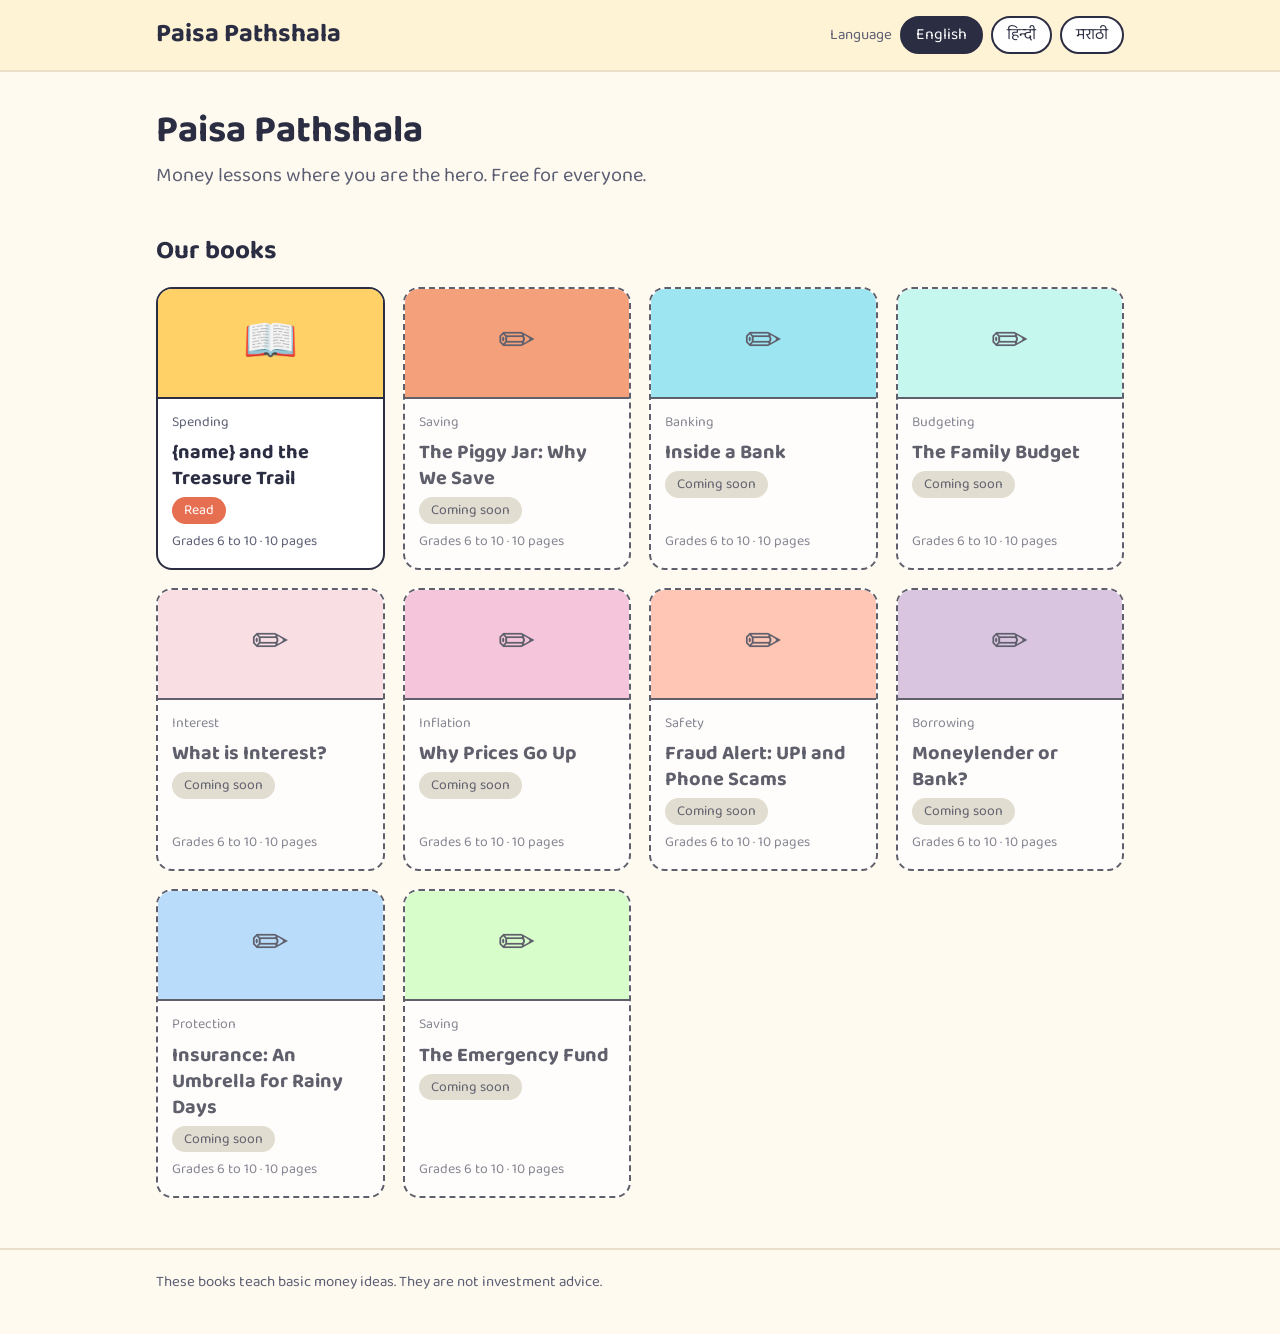
==== index.html @ e568c90d "Add files via upload" ====
<!doctype html>
<html lang="en">
<head>
<meta charset="utf-8">
<meta name="viewport" content="width=device-width, initial-scale=1">
<title>Paisa Pathshala</title>
<meta name="description" content="Free money lessons as short illustrated story books in English, Hindi and Marathi.">
<link rel="preconnect" href="https://fonts.googleapis.com">
<link rel="stylesheet" href="https://fonts.googleapis.com/css2?family=Baloo+2:wght@400;700&family=Noto+Sans+Devanagari:wght@400;700&display=swap">
<link rel="stylesheet" href="style.css">
</head>
<body>
<header class="top" id="top"></header>
<main class="wrap">
  <section class="hero">
    <h1 id="h1"></h1>
    <p id="tag"></p>
  </section>
  <h2 class="section" id="lib"></h2>
  <div class="grid" id="grid"></div>
</main>
<footer id="foot"></footer>
<script src="books.js"></script>
<script src="app.js"></script>
<script>
(function () {
  var lang = App.getLang();
  var t = UI[lang];
  App.chrome(lang);
  document.title = SITE.name[lang];
  document.getElementById("h1").textContent = SITE.name[lang];
  document.getElementById("tag").textContent = t.tagline;
  document.getElementById("lib").textContent = t.library;

  var html = BOOKS.map(function (b, i) {
    var live = b.status === "live";
    var inner =
      '<div class="thumb" style="background:' + b.color + '" aria-hidden="true">' + (live ? "📖" : "✏️") + "</div>" +
      '<div class="body">' +
      '<span class="tag">' + App.esc(b.topic[lang]) + "</span>" +
      '<span class="name">' + App.esc(b.title[lang]) + "</span>" +
      (live
        ? '<span class="pill">' + App.esc(t.read) + "</span>"
        : '<span class="pill grey">' + App.esc(t.soon) + "</span>") +
      '<span class="meta">' + App.esc(t.level) + " · " + App.esc(t.pages) + "</span></div>";
    return live
      ? '<a class="card" href="book.html?b=' + b.slug + "&lang=" + lang + '">' + inner + "</a>"
      : '<div class="card soon">' + inner + "</div>";
  }).join("");
  document.getElementById("grid").innerHTML = html;
})();
</script>
</body>
</html>
---- style.css ----
:root {
  --bg: #fffaf0;
  --ink: #2b2d42;
  --muted: #5c5f73;
  --card: #ffffff;
  --line: #e9dfc9;
  --accent: #e76f51;
  --accent-ink: #ffffff;
}

* { box-sizing: border-box; }

html { -webkit-text-size-adjust: 100%; }

body {
  margin: 0;
  background: var(--bg);
  color: var(--ink);
  font-family: "Baloo 2", "Noto Sans Devanagari", "Mukta", system-ui, -apple-system, "Segoe UI", Roboto, sans-serif;
  font-size: 18px;
  line-height: 1.6;
}

a { color: inherit; }

.wrap { max-width: 1000px; margin: 0 auto; padding: 0 16px; }

header.top { border-bottom: 2px solid var(--line); background: #fff3d6; }
header.top .wrap { display: flex; flex-wrap: wrap; align-items: center; justify-content: space-between; gap: 12px; padding-top: 14px; padding-bottom: 14px; }
.brand { font-size: 26px; font-weight: 700; text-decoration: none; }

.langs { display: flex; gap: 8px; align-items: center; flex-wrap: wrap; }
.langs span { font-size: 15px; color: var(--muted); }
.langs button {
  font: inherit; font-size: 16px;
  padding: 4px 14px; border-radius: 999px;
  border: 2px solid var(--ink); background: #fff; color: var(--ink);
  cursor: pointer;
}
.langs button[aria-pressed="true"] { background: var(--ink); color: #fff; }

.hero { padding: 36px 0 12px; }
.hero h1 { margin: 0 0 6px; font-size: 38px; line-height: 1.2; }
.hero p { margin: 0; color: var(--muted); font-size: 20px; }

h2.section { font-size: 26px; margin: 28px 0 14px; }

.grid { display: grid; grid-template-columns: repeat(auto-fill, minmax(220px, 1fr)); gap: 18px; padding-bottom: 20px; }

.card {
  display: flex; flex-direction: column;
  background: var(--card); border: 2px solid var(--ink); border-radius: 16px;
  text-decoration: none; overflow: hidden;
}
.card .thumb { height: 110px; display: flex; align-items: center; justify-content: center; border-bottom: 2px solid var(--ink); font-size: 44px; }
.card .body { padding: 12px 14px 16px; display: flex; flex-direction: column; gap: 6px; flex: 1; }
.card .tag { font-size: 14px; color: var(--muted); }
.card .name { font-size: 20px; font-weight: 700; line-height: 1.3; }
.card .meta { font-size: 14px; color: var(--muted); margin-top: auto; }
.card.soon { opacity: 0.75; border-style: dashed; }
.pill { display: inline-block; align-self: flex-start; padding: 2px 12px; border-radius: 999px; font-size: 14px; background: var(--accent); color: var(--accent-ink); }
.pill.grey { background: #d9d4c7; color: var(--ink); }

footer { border-top: 2px solid var(--line); margin-top: 30px; padding: 20px 0 40px; color: var(--muted); font-size: 15px; }

/* Book reader */
.bookbar { display: flex; flex-wrap: wrap; gap: 10px; align-items: center; justify-content: space-between; padding: 14px 0; }
.btn {
  font: inherit; font-size: 16px; text-decoration: none; cursor: pointer;
  padding: 6px 16px; border-radius: 999px; border: 2px solid var(--ink);
  background: #fff; color: var(--ink); display: inline-block;
}
.btn.primary { background: var(--accent); color: var(--accent-ink); border-color: var(--accent); }
.btns { display: flex; gap: 10px; flex-wrap: wrap; }

.pg {
  background: var(--card); border: 3px solid var(--ink); border-radius: 18px;
  padding: 22px; display: flex; flex-direction: column; justify-content: center;
  min-height: 340px; position: relative;
}
.pg .pn { position: absolute; bottom: 8px; right: 14px; font-size: 14px; color: var(--muted); }
.spread { display: grid; grid-template-columns: 1fr 1fr; gap: 16px; margin: 0 0 22px; }
.pg.text p { font-size: 22px; line-height: 1.7; margin: 0; }
.pg.art { padding: 0; overflow: hidden; background: #fff3d6; aspect-ratio: 1 / 1; min-height: 0; }
.placeholder { padding: 24px; text-align: center; color: var(--muted); font-size: 16px; }
.placeholder strong { display: block; font-size: 20px; color: var(--ink); margin-bottom: 6px; }

.pg.cover { text-align: center; margin-bottom: 22px; min-height: 420px; }
.pg.cover h1 { font-size: 40px; line-height: 1.2; margin: 10px 0 4px; }
.pg.cover .sub { font-size: 24px; margin: 0 0 14px; }
.pg.cover .coverart { margin: 10px auto 0; width: 100%; max-width: 440px; aspect-ratio: 1 / 1; border: 3px solid var(--ink); border-radius: 14px; overflow: hidden; }
.pg.cover .starring { margin: 0; font-size: 20px; font-weight: 700; }

.pg.recap { margin-bottom: 22px; justify-content: flex-start; }
.pg.recap h2 { margin: 0 0 8px; font-size: 26px; }
.pg.recap ul { margin: 0 0 18px; padding-left: 22px; font-size: 22px; }
.pg.recap details { border: 2px solid var(--line); border-radius: 12px; padding: 10px 14px; margin-bottom: 10px; }
.pg.recap summary { cursor: pointer; font-size: 20px; }
.pg.recap details p { margin: 8px 0 0; font-weight: 700; font-size: 20px; }

.disclaimer { font-size: 15px; color: var(--muted); margin: 8px 0 0; }

@media (max-width: 700px) {
  body { font-size: 17px; }
  .trail span { font-size: 12px; }
  .spread { grid-template-columns: 1fr; }
  .hero h1 { font-size: 30px; }
  .pg.cover h1 { font-size: 32px; }
  .pg.text p { font-size: 20px; }
}


/* Setup screen */
.pg.setup { max-width: 560px; margin: 10px auto 30px; text-align: center; gap: 10px; align-items: stretch; }
.pg.setup h1 { margin: 0; font-size: 30px; line-height: 1.25; }
.pg.setup p { margin: 0 0 6px; color: var(--muted); }
.pg.setup label { text-align: left; font-weight: 700; }
.pg.setup input { font: inherit; font-size: 22px; padding: 8px 14px; border: 3px solid var(--ink); border-radius: 12px; width: 100%; }
.pick { display: flex; justify-content: center; gap: 16px; margin: 8px 0; }
.avatar { font: inherit; font-size: 18px; background: #fff; border: 3px solid var(--line); border-radius: 16px; padding: 8px 18px 6px; cursor: pointer; display: flex; flex-direction: column; align-items: center; color: var(--ink); }
.avatar[aria-pressed="true"] { border-color: var(--ink); background: #fff3d6; }
.btn.big { font-size: 20px; padding: 8px 20px; }
.hint { color: #b00020 !important; min-height: 1.4em; }
[hidden] { display: none !important; }

/* Journey trail */
.trail { list-style: none; margin: 0 0 18px; padding: 0; display: flex; justify-content: space-between; position: relative; }
.trail::before { content: ""; position: absolute; left: 12%; right: 12%; top: 9px; border-top: 3px dashed var(--line); }
.trail li { position: relative; flex: 1; text-align: center; font-size: 13px; color: var(--muted); }
.trail li i { display: block; width: 18px; height: 18px; margin: 0 auto 4px; border-radius: 50%; border: 3px solid var(--ink); background: #fff; position: relative; }
.trail li.done i { background: var(--ink); }
.trail li.now i { background: var(--accent); }
.trail li.now { color: var(--ink); font-weight: 700; }

/* Promise */
.promise { margin-top: 8px; padding: 14px; border: 3px dashed var(--ink); border-radius: 14px; background: #fff8e1; }
.promise h2 { margin: 0 0 4px !important; font-size: 22px !important; }
.promise p { margin: 0; font-size: 20px; }
.promise .sig { margin-top: 10px; font-size: 16px; color: var(--muted); }

/* Print: every page of the book becomes one printed page (10 in total). */
@page { size: A5 portrait; margin: 10mm; }
@media print {
  body { background: #fff; font-size: 15pt; }
  header.top, .bookbar, footer, .no-print { display: none !important; }
  .wrap { max-width: none; padding: 0; }
  .spread { display: block; margin: 0; }
  .pg { border-width: 2px; min-height: 0; height: 175mm; page-break-after: always; break-after: page; margin: 0; }
  .pg.text p { font-size: 17pt; }
  .pg.art { height: 175mm; aspect-ratio: auto; display: flex; align-items: center; }
  .pg.recap { font-size: 12pt; padding: 12px; }
  .pg.recap h2 { font-size: 15pt; }
  .pg.recap ul { font-size: 12pt; margin-bottom: 8px; }
  .pg.recap summary { font-size: 12pt; }
  .promise p { font-size: 13pt; }
  .pg.cover .coverart { max-width: 100%; }
  .trail li { font-size: 9pt; }
  .pg.cover, .pg.recap { margin: 0; }
  .pg.recap details[open] { display: block; }
  .pg.recap details { border: 0; padding: 0; }
  .pg.recap summary { list-style: none; }
  .pg.recap details p { display: block; }
}
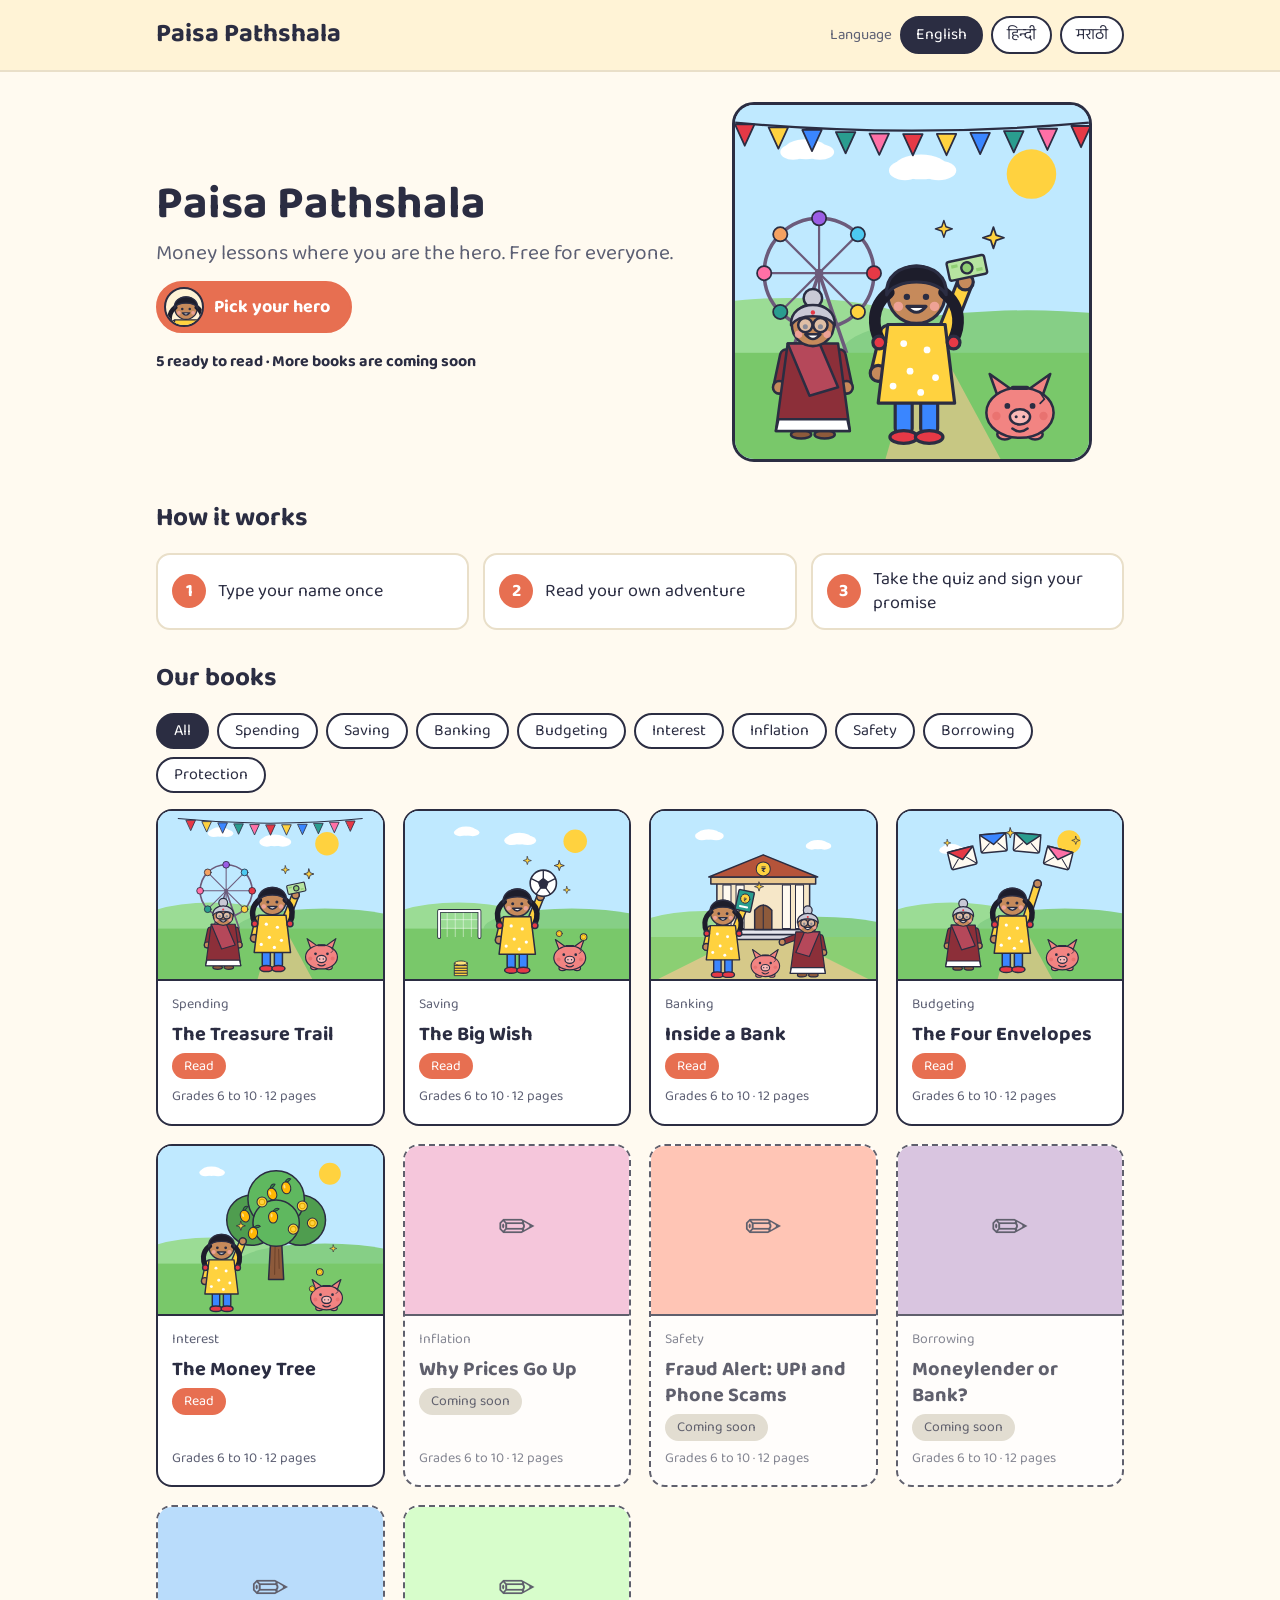
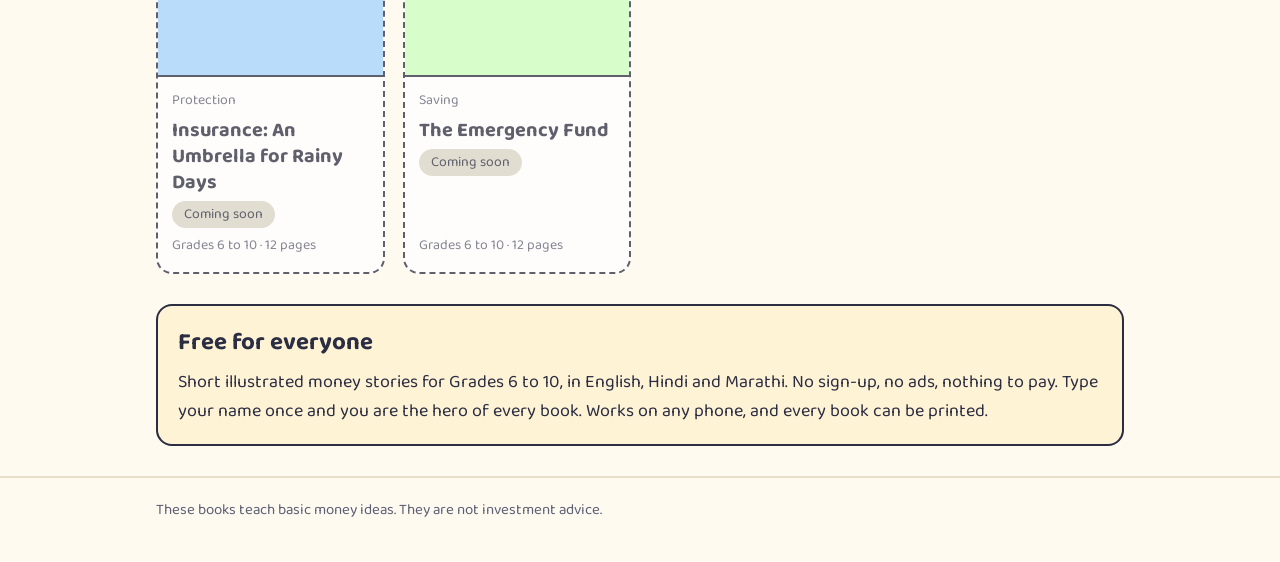
==== commit 90b767ec: "Add files via upload" ====
--- a/index.html
+++ b/index.html
@@ -4,7 +4,17 @@
 <meta charset="utf-8">
 <meta name="viewport" content="width=device-width, initial-scale=1">
 <title>Paisa Pathshala</title>
-<meta name="description" content="Free money lessons as short illustrated story books in English, Hindi and Marathi.">
+<meta name="description" content="Free money lessons as short illustrated story books in English, Hindi and Marathi. You are the hero of every story.">
+<meta name="theme-color" content="#ffd166">
+<meta property="og:type" content="website">
+<meta property="og:site_name" content="Paisa Pathshala">
+<meta property="og:title" content="Paisa Pathshala: money stories where you are the hero">
+<meta property="og:description" content="Free illustrated money stories for Grades 6 to 10 in English, Hindi and Marathi.">
+<meta property="og:image" content="https://vallouis.github.io/paisapathshala/og.png">
+<meta name="twitter:card" content="summary_large_image">
+<link rel="icon" href="icon.svg" type="image/svg+xml">
+<link rel="apple-touch-icon" href="icon-192.png">
+<link rel="manifest" href="manifest.webmanifest">
 <link rel="preconnect" href="https://fonts.googleapis.com">
 <link rel="stylesheet" href="https://fonts.googleapis.com/css2?family=Baloo+2:wght@400;700&family=Noto+Sans+Devanagari:wght@400;700&display=swap">
 <link rel="stylesheet" href="style.css">
@@ -12,42 +22,99 @@
 <body>
 <header class="top" id="top"></header>
 <main class="wrap">
-  <section class="hero">
-    <h1 id="h1"></h1>
-    <p id="tag"></p>
+  <section class="hero2">
+    <div class="herotext">
+      <h1 id="h1"></h1>
+      <p id="tag"></p>
+      <div id="herochip" class="chipwrap"></div>
+      <p class="count" id="count"></p>
+    </div>
+    <div class="heroart" id="heroart" aria-hidden="true"></div>
   </section>
+
+  <section class="how" aria-labelledby="how-t">
+    <h2 class="section" id="how-t"></h2>
+    <ol class="steps" id="steps"></ol>
+  </section>
+
   <h2 class="section" id="lib"></h2>
+  <div class="chips" id="chips"></div>
   <div class="grid" id="grid"></div>
+
+  <section class="about">
+    <h2 id="about-t"></h2>
+    <p id="about-p"></p>
+  </section>
 </main>
 <footer id="foot"></footer>
 <script src="books.js"></script>
+<script src="art.js"></script>
 <script src="app.js"></script>
 <script>
 (function () {
   var lang = App.getLang();
   var t = UI[lang];
   App.chrome(lang);
+  var $ = function (id) { return document.getElementById(id); };
   document.title = SITE.name[lang];
-  document.getElementById("h1").textContent = SITE.name[lang];
-  document.getElementById("tag").textContent = t.tagline;
-  document.getElementById("lib").textContent = t.library;
+  $("h1").textContent = SITE.name[lang];
+  $("tag").textContent = t.tagline;
+  $("lib").textContent = t.library;
+  $("how-t").textContent = t.howT;
+  $("about-t").textContent = t.aboutT;
+  $("about-p").textContent = t.aboutP;
 
-  var html = BOOKS.map(function (b, i) {
-    var live = b.status === "live";
-    var inner =
-      '<div class="thumb" style="background:' + b.color + '" aria-hidden="true">' + (live ? "📖" : "✏️") + "</div>" +
-      '<div class="body">' +
-      '<span class="tag">' + App.esc(b.topic[lang]) + "</span>" +
-      '<span class="name">' + App.esc(b.title[lang]) + "</span>" +
-      (live
-        ? '<span class="pill">' + App.esc(t.read) + "</span>"
-        : '<span class="pill grey">' + App.esc(t.soon) + "</span>") +
-      '<span class="meta">' + App.esc(t.level) + " · " + App.esc(t.pages) + "</span></div>";
-    return live
-      ? '<a class="card" href="book.html?b=' + b.slug + "&lang=" + lang + '">' + inner + "</a>"
-      : '<div class="card soon">' + inner + "</div>";
+  var ready = BOOKS.filter(function (b) { return b.status === "live"; }).length;
+  $("count").textContent = t.ready.replace("{n}", ready) + " · " + t.moreSoon;
+
+  $("steps").innerHTML = [t.s1, t.s2, t.s3].map(function (s, i) {
+    return "<li><b>" + (i + 1) + "</b><span>" + App.esc(s) + "</span></li>";
   }).join("");
-  document.getElementById("grid").innerHTML = html;
+
+  var hero = App.readHero(lang);
+
+  /* Hero picture: the first book's cover, with the reader's own look */
+  function drawHeroArt() {
+    var h = $("heroart");
+    h.style.background = Art.sky("needs-vs-wants")[0];
+    h.innerHTML = Art.scene(0, hero ? hero.g : "g", "needs-vs-wants");
+  }
+
+  /* Topic filter */
+  var topics = [];
+  BOOKS.forEach(function (b) { var k = b.topic[lang]; if (topics.indexOf(k) < 0) topics.push(k); });
+  var current = "";
+  function drawChips() {
+    $("chips").innerHTML = [""].concat(topics).map(function (k) {
+      return '<button type="button" data-k="' + App.esc(k) + '" aria-pressed="' + (k === current) + '">' + App.esc(k || t.all) + "</button>";
+    }).join("");
+    document.querySelectorAll("#chips button").forEach(function (b) {
+      b.addEventListener("click", function () { current = b.getAttribute("data-k"); drawChips(); drawGrid(); });
+    });
+  }
+
+  /* Cards show the reader's own name in the title and their own look on the cover */
+  function drawGrid() {
+    $("grid").innerHTML = BOOKS.filter(function (b) { return !current || b.topic[lang] === current; }).map(function (b) {
+      var live = b.status === "live";
+      var plain = (b.cardTitle && b.cardTitle[lang]) || b.title[lang].replace("{name}", "").trim();
+      var title = live && hero ? App.tpl(b.title[lang], hero) : plain;
+      var thumb = live
+        ? '<div class="thumb art" style="background:' + Art.sky(b.slug)[0] + '" aria-hidden="true">' + Art.scene(0, hero ? hero.g : "g", b.slug) + "</div>"
+        : '<div class="thumb" style="background:' + b.color + '" aria-hidden="true">✏️</div>';
+      var inner = thumb +
+        '<div class="body"><span class="tag">' + App.esc(b.topic[lang]) + "</span>" +
+        '<span class="name">' + App.esc(title) + "</span>" +
+        (live ? '<span class="pill">' + App.esc(t.read) + "</span>" : '<span class="pill grey">' + App.esc(t.soon) + "</span>") +
+        '<span class="meta">' + App.esc(t.level) + " · " + App.esc(t.pages) + "</span></div>";
+      return live
+        ? '<a class="card" href="book.html?b=' + b.slug + "&lang=" + lang + '">' + inner + "</a>"
+        : '<div class="card soon">' + inner + "</div>";
+    }).join("");
+  }
+
+  App.heroChip($("herochip"), lang, function (h) { hero = h; drawHeroArt(); drawGrid(); });
+  drawHeroArt(); drawChips(); drawGrid();
 })();
 </script>
 </body>
--- a/style.css
+++ b/style.css
@@ -52,7 +52,8 @@
   background: var(--card); border: 2px solid var(--ink); border-radius: 16px;
   text-decoration: none; overflow: hidden;
 }
-.card .thumb { height: 110px; display: flex; align-items: center; justify-content: center; border-bottom: 2px solid var(--ink); font-size: 44px; }
+.card .thumb { height: 170px; display: flex; align-items: center; justify-content: center; border-bottom: 2px solid var(--ink); font-size: 44px; overflow: hidden; }
+.card .thumb.art { padding: 0; display: block; }
 .card .body { padding: 12px 14px 16px; display: flex; flex-direction: column; gap: 6px; flex: 1; }
 .card .tag { font-size: 14px; color: var(--muted); }
 .card .name { font-size: 20px; font-weight: 700; line-height: 1.3; }
@@ -63,6 +64,33 @@
 
 footer { border-top: 2px solid var(--line); margin-top: 30px; padding: 20px 0 40px; color: var(--muted); font-size: 15px; }
 
+
+/* Home page refinements */
+.hero2 { display: grid; grid-template-columns: 1.1fr 0.9fr; gap: 24px; align-items: center; padding: 30px 0 8px; }
+.hero2 h1 { margin: 0 0 8px; font-size: 46px; line-height: 1.1; }
+.hero2 p { margin: 0 0 10px; font-size: 21px; color: var(--muted); }
+.hero2 .count { font-size: 16px; font-weight: 700; color: var(--ink); }
+.heroart { aspect-ratio: 1 / 1; max-width: 360px; width: 100%; justify-self: center; border: 3px solid var(--ink); border-radius: 22px; overflow: hidden; }
+.how { margin-top: 6px; }
+.steps { list-style: none; padding: 0; margin: 0 0 6px; display: grid; grid-template-columns: repeat(3, 1fr); gap: 14px; }
+.steps li { display: flex; align-items: center; gap: 12px; padding: 12px 14px; background: #fff; border: 2px solid var(--line); border-radius: 14px; font-size: 18px; line-height: 1.35; }
+.steps b { flex: none; width: 34px; height: 34px; border-radius: 50%; background: var(--accent); color: #fff; display: flex; align-items: center; justify-content: center; }
+.chips { display: flex; flex-wrap: wrap; gap: 8px; margin: 0 0 16px; }
+.chips button { font: inherit; font-size: 16px; padding: 3px 16px; border-radius: 999px; border: 2px solid var(--ink); background: #fff; color: var(--ink); cursor: pointer; }
+.chips button[aria-pressed="true"] { background: var(--ink); color: #fff; }
+.about { margin: 10px 0 0; padding: 18px 20px; background: #fff3d6; border: 2px solid var(--ink); border-radius: 16px; }
+.about h2 { margin: 0 0 6px; font-size: 24px; }
+.about p { margin: 0; font-size: 18px; }
+.endcap { text-align: center; padding: 6px 0 24px; }
+.card:focus-visible, .btn:focus-visible, button:focus-visible, select:focus-visible, input:focus-visible { outline: 4px solid #3a86ff; outline-offset: 2px; }
+.card { transition: none; }
+@media (max-width: 700px) {
+  .hero2 { grid-template-columns: 1fr; }
+  .hero2 h1 { font-size: 36px; }
+  .heroart { max-width: 300px; }
+  .steps { grid-template-columns: 1fr; }
+}
+
 /* Book reader */
 .bookbar { display: flex; flex-wrap: wrap; gap: 10px; align-items: center; justify-content: space-between; padding: 14px 0; }
 .btn {
@@ -92,11 +120,8 @@
 .pg.cover .starring { margin: 0; font-size: 20px; font-weight: 700; }
 
 .pg.recap { margin-bottom: 22px; justify-content: flex-start; }
-.pg.recap h2 { margin: 0 0 8px; font-size: 26px; }
+.pg.recap h2 { margin: 0 0 8px; font-size: 24px; }
 .pg.recap ul { margin: 0 0 18px; padding-left: 22px; font-size: 22px; }
-.pg.recap details { border: 2px solid var(--line); border-radius: 12px; padding: 10px 14px; margin-bottom: 10px; }
-.pg.recap summary { cursor: pointer; font-size: 20px; }
-.pg.recap details p { margin: 8px 0 0; font-weight: 700; font-size: 20px; }
 
 .disclaimer { font-size: 15px; color: var(--muted); margin: 8px 0 0; }
 
@@ -114,7 +139,8 @@
 .pg.setup { max-width: 560px; margin: 10px auto 30px; text-align: center; gap: 10px; align-items: stretch; }
 .pg.setup h1 { margin: 0; font-size: 30px; line-height: 1.25; }
 .pg.setup p { margin: 0 0 6px; color: var(--muted); }
-.pg.setup label { text-align: left; font-weight: 700; }
+.pg.setup label { text-align: left; font-weight: 700; display: block; }
+.hf-name { font-weight: 400 !important; margin-top: 4px; }
 .pg.setup input { font: inherit; font-size: 22px; padding: 8px 14px; border: 3px solid var(--ink); border-radius: 12px; width: 100%; }
 .pick { display: flex; justify-content: center; gap: 16px; margin: 8px 0; }
 .avatar { font: inherit; font-size: 18px; background: #fff; border: 3px solid var(--line); border-radius: 16px; padding: 8px 18px 6px; cursor: pointer; display: flex; flex-direction: column; align-items: center; color: var(--ink); }
@@ -132,6 +158,30 @@
 .trail li.now i { background: var(--accent); }
 .trail li.now { color: var(--ink); font-weight: 700; }
 
+
+/* Quizzes */
+.qsec { margin: 4px 0 16px; padding: 12px 14px; border: 2px solid var(--line); border-radius: 14px; background: #fffdf7; }
+.qsec h2 { display: inline-block; margin: 0 10px 8px 0 !important; font-size: 21px !important; }
+.score { font-size: 15px; color: var(--muted); }
+.bank { margin: 0 0 10px; font-size: 16px; }
+.bank span { display: inline-block; margin: 2px 4px; padding: 1px 10px; border: 2px solid var(--ink); border-radius: 999px; background: #fff3d6; }
+.frow { margin: 8px 0; font-size: 19px; line-height: 2; }
+.frow select { font: inherit; font-size: 17px; margin: 0 6px; padding: 2px 6px; border: 2px solid var(--ink); border-radius: 10px; background: #fff; max-width: 150px; }
+.frow select.ok { background: #d9f5d0; border-color: #2e7d32; }
+.frow select.bad { background: #ffe0e0; border-color: #c62828; }
+.bl { display: none; }
+.mark { font-size: 15px; margin-left: 6px; font-weight: 700; }
+.mark.good { color: #2e7d32; }
+.mark.no { color: #c62828; }
+.crow { display: flex; flex-wrap: wrap; align-items: center; gap: 8px 14px; padding: 8px 0; border-top: 1px dashed var(--line); font-size: 19px; }
+.crow:first-of-type { border-top: 0; }
+.clabel { display: flex; align-items: center; gap: 10px; flex: 1 1 200px; min-width: 0; }
+.copts { display: flex; gap: 8px; flex-wrap: wrap; }
+.opt { font: inherit; font-size: 17px; padding: 3px 16px; border: 2px solid var(--ink); border-radius: 999px; background: #fff; color: var(--ink); cursor: pointer; }
+.opt.ok { background: #d9f5d0; border-color: #2e7d32; }
+.opt.bad { background: #ffe0e0; border-color: #c62828; }
+.key { display: none; }
+
 /* Promise */
 .promise { margin-top: 8px; padding: 14px; border: 3px dashed var(--ink); border-radius: 14px; background: #fff8e1; }
 .promise h2 { margin: 0 0 4px !important; font-size: 22px !important; }
@@ -141,6 +191,7 @@
 /* Print: every page of the book becomes one printed page (10 in total). */
 @page { size: A5 portrait; margin: 10mm; }
 @media print {
+  * { -webkit-print-color-adjust: exact; print-color-adjust: exact; }
   body { background: #fff; font-size: 15pt; }
   header.top, .bookbar, footer, .no-print { display: none !important; }
   .wrap { max-width: none; padding: 0; }
@@ -148,16 +199,78 @@
   .pg { border-width: 2px; min-height: 0; height: 175mm; page-break-after: always; break-after: page; margin: 0; }
   .pg.text p { font-size: 17pt; }
   .pg.art { height: 175mm; aspect-ratio: auto; display: flex; align-items: center; }
-  .pg.recap { font-size: 12pt; padding: 12px; }
-  .pg.recap h2 { font-size: 15pt; }
-  .pg.recap ul { font-size: 12pt; margin-bottom: 8px; }
-  .pg.recap summary { font-size: 12pt; }
-  .promise p { font-size: 13pt; }
+  .pg.recap { font-size: 14pt; padding: 14px; justify-content: flex-start; }
+  .qsec { border: 0; background: none; padding: 2px 0; margin: 0 0 6px; }
+  .qsec h2 { font-size: 16pt !important; margin-bottom: 6px !important; }
+  .bank { font-size: 12.5pt; margin-bottom: 8px; }
+  .bank span { padding: 0 9px; }
+  .frow { font-size: 14pt; margin: 6px 0; line-height: 1.8; }
+  .frow select, .mark, .score { display: none !important; }
+  .bl { display: inline !important; }
+  .crow { font-size: 14pt; padding: 7px 0; gap: 2px 12px; }
+  .crow svg { width: 40px !important; height: 40px !important; }
+  .opt { border: 0 !important; background: none !important; padding: 0 7px; font-size: 14pt; color: inherit; }
+  .opt::before { content: "\25CB  "; }
+  .key { display: block !important; margin: 10px 0 0; font-size: 10.5pt; color: #555; line-height: 1.5; }
+  .pg.recap h2 { font-size: 16pt; }
+  .pg.recap ul { font-size: 14pt; margin-bottom: 12px; }
+    .promise { padding: 12px; margin-top: 8px; }
+  .promise h2 { font-size: 16pt !important; }
+  .promise p { font-size: 14pt; }
   .pg.cover .coverart { max-width: 100%; }
   .trail li { font-size: 9pt; }
   .pg.cover, .pg.recap { margin: 0; }
-  .pg.recap details[open] { display: block; }
-  .pg.recap details { border: 0; padding: 0; }
-  .pg.recap summary { list-style: none; }
-  .pg.recap details p { display: block; }
-}
+      }
+
+/* Your hero: a small button everywhere, and a pop-up to change it */
+.chipwrap { margin: 4px 0 12px; }
+.herochip { font: inherit; display: inline-flex; align-items: center; gap: 10px; padding: 4px 16px 4px 6px; border: 2px solid var(--ink); border-radius: 999px; background: #fff; color: var(--ink); cursor: pointer; text-align: left; }
+.herochip .face { width: 40px; height: 40px; border-radius: 50%; overflow: hidden; background: #fff3d6; border: 2px solid var(--ink); flex: none; }
+.herochip .who { display: flex; flex-direction: column; line-height: 1.15; }
+.herochip .who small { font-size: 12px; color: var(--muted); }
+.herochip .who b { font-size: 18px; max-width: 150px; overflow: hidden; text-overflow: ellipsis; white-space: nowrap; }
+.herochip .edit { font-size: 14px; color: var(--accent); font-weight: 700; margin-left: 4px; }
+.herochip .edit::before { content: "\270E "; }
+.herochip.empty { background: var(--accent); border-color: var(--accent); color: #fff; padding-right: 20px; }
+.herochip.empty .who b { max-width: none; font-size: 18px; }
+.bookbar .herochip { padding: 2px 12px 2px 4px; }
+.bookbar .herochip .face { width: 34px; height: 34px; }
+.bookbar .herochip .face svg { width: 34px !important; height: 34px !important; }
+.overlay { position: fixed; inset: 0; background: rgba(43, 45, 66, 0.55); display: flex; align-items: center; justify-content: center; padding: 16px; z-index: 50; overflow-y: auto; }
+.modal { position: relative; background: #fff; border: 3px solid var(--ink); border-radius: 18px; padding: 22px 22px 18px; width: 100%; max-width: 440px; text-align: center; margin: auto; }
+.modal h2 { margin: 0 24px 8px; font-size: 24px; line-height: 1.25; }
+.modal .x { position: absolute; top: 8px; right: 10px; width: 36px; height: 36px; border: 2px solid var(--ink); border-radius: 50%; background: #fff; font: inherit; font-size: 22px; line-height: 1; cursor: pointer; color: var(--ink); }
+.modal label, .pg.setup label { display: block; text-align: left; font-weight: 700; }
+.modal input { font: inherit; font-size: 22px; padding: 8px 14px; border: 3px solid var(--ink); border-radius: 12px; width: 100%; margin-top: 4px; }
+.modal .btn.big, .pg.setup .btn.big { width: 100%; margin-top: 4px; }
+.linkbtn { font: inherit; font-size: 16px; background: none; border: 0; color: var(--muted); text-decoration: underline; cursor: pointer; padding: 6px 4px; }
+.fine { font-size: 14px; color: var(--muted); margin: 6px 0 0 !important; line-height: 1.4; }
+body.noscroll { overflow: hidden; }
+.nextline { margin: 0 0 6px; color: var(--muted); font-size: 16px; }
+.endcap .btn.big { max-width: 100%; white-space: normal; }
+.endcap p { margin: 0 0 10px; }
+.endcap { padding-top: 14px; }
+@media (max-width: 700px) {
+  .herochip .who b { max-width: 110px; }
+  .card .thumb { height: 150px; }
+}
+@media print {
+  .overlay, .herochip { display: none !important; }
+  /* Tighter quiz pages so every book stays at 12 printed pages, in any language */
+  .pg.recap { font-size: 12.5pt; padding: 12px; }
+  .pg.recap ul { font-size: 13pt; margin-bottom: 8px; }
+  .pg.recap ul li { line-height: 1.45; }
+  .qsec { margin: 0 0 4px; }
+  .qsec h2 { font-size: 14.5pt !important; margin-bottom: 3px !important; }
+  .frow { font-size: 12.5pt; margin: 3px 0; line-height: 1.7; }
+  .bank { font-size: 11.5pt; margin-bottom: 4px; }
+  .crow { font-size: 12.5pt; padding: 3px 0; gap: 0 10px; line-height: 1.35; }
+  .crow svg { width: 30px !important; height: 30px !important; }
+  .clabel { flex: 1 1 150px; gap: 8px; }
+  .opt { font-size: 12.5pt; padding: 0 5px; }
+  .promise { padding: 8px 10px; margin-top: 4px; }
+  .promise h2 { font-size: 14pt !important; }
+  .promise p { font-size: 12.5pt; }
+  .promise .sig { margin-top: 6px; font-size: 11pt; }
+  .key { font-size: 9pt; line-height: 1.35; margin-top: 6px; }
+}
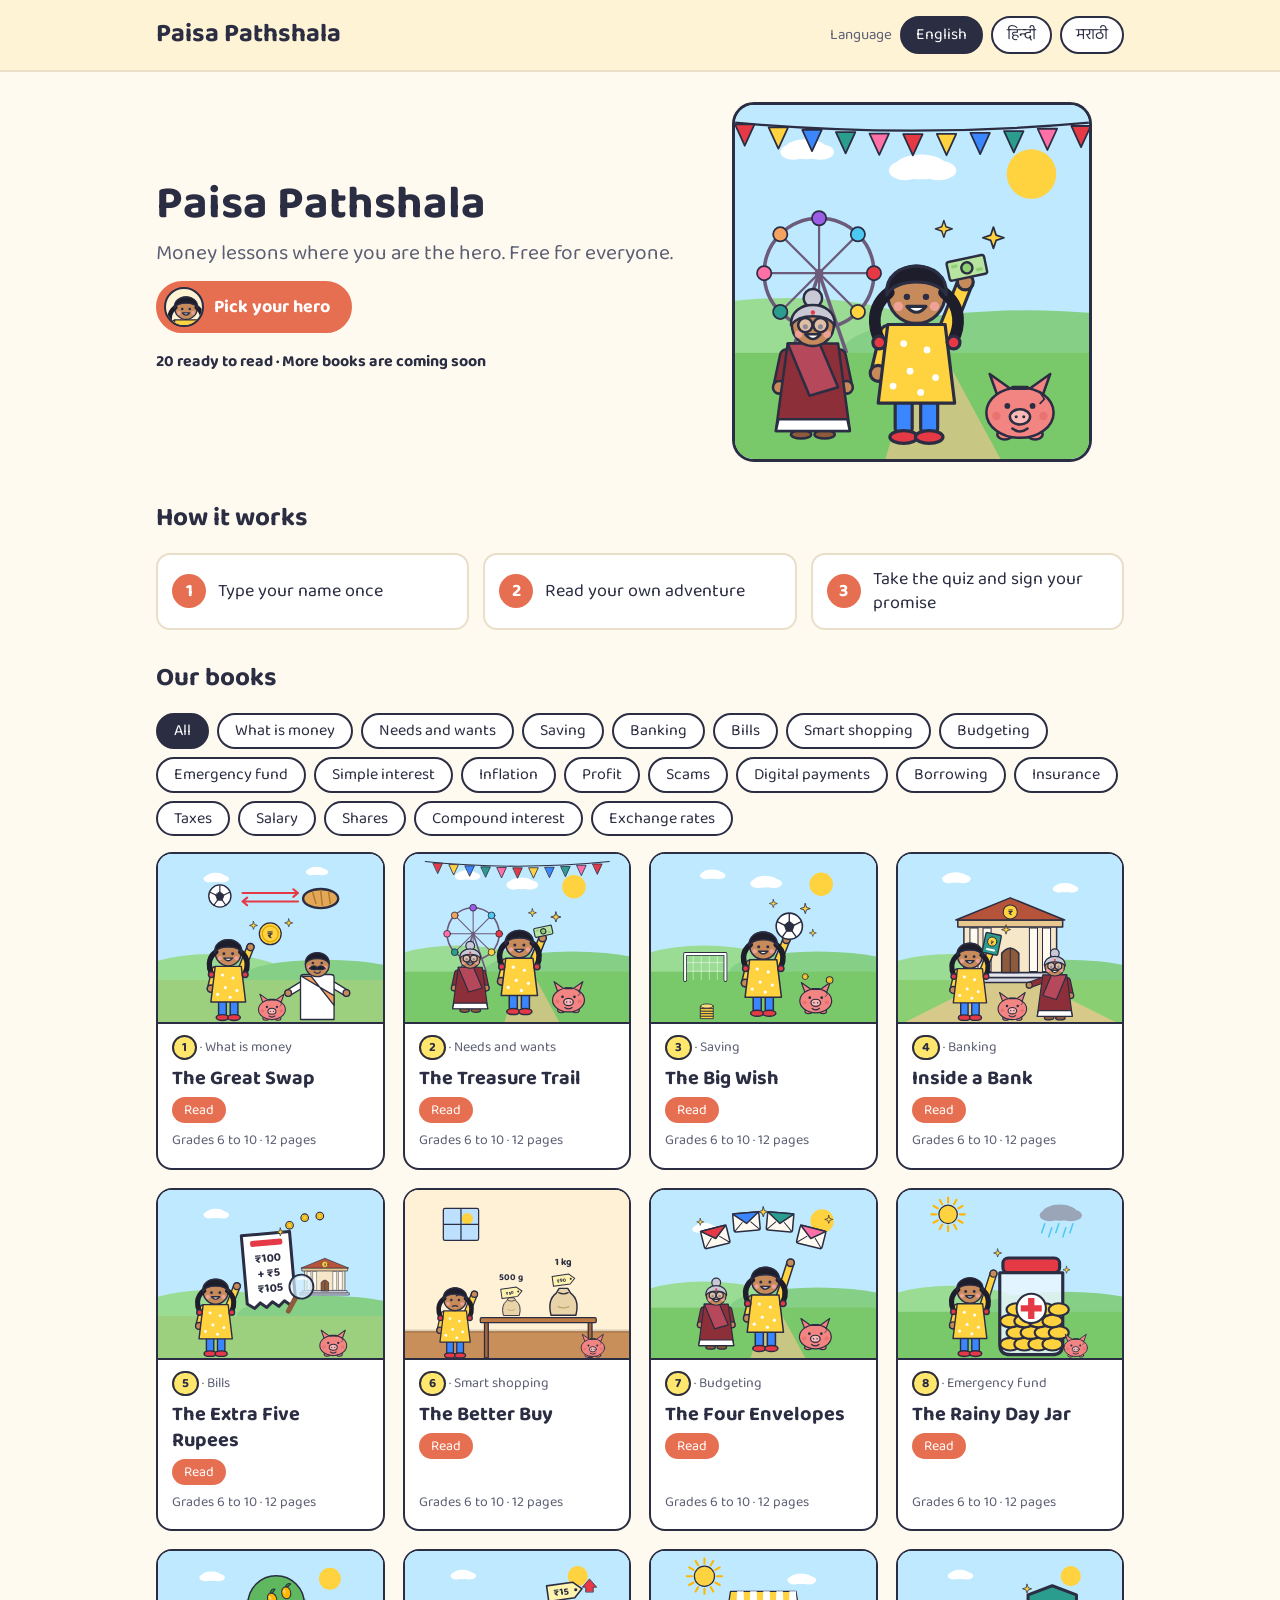
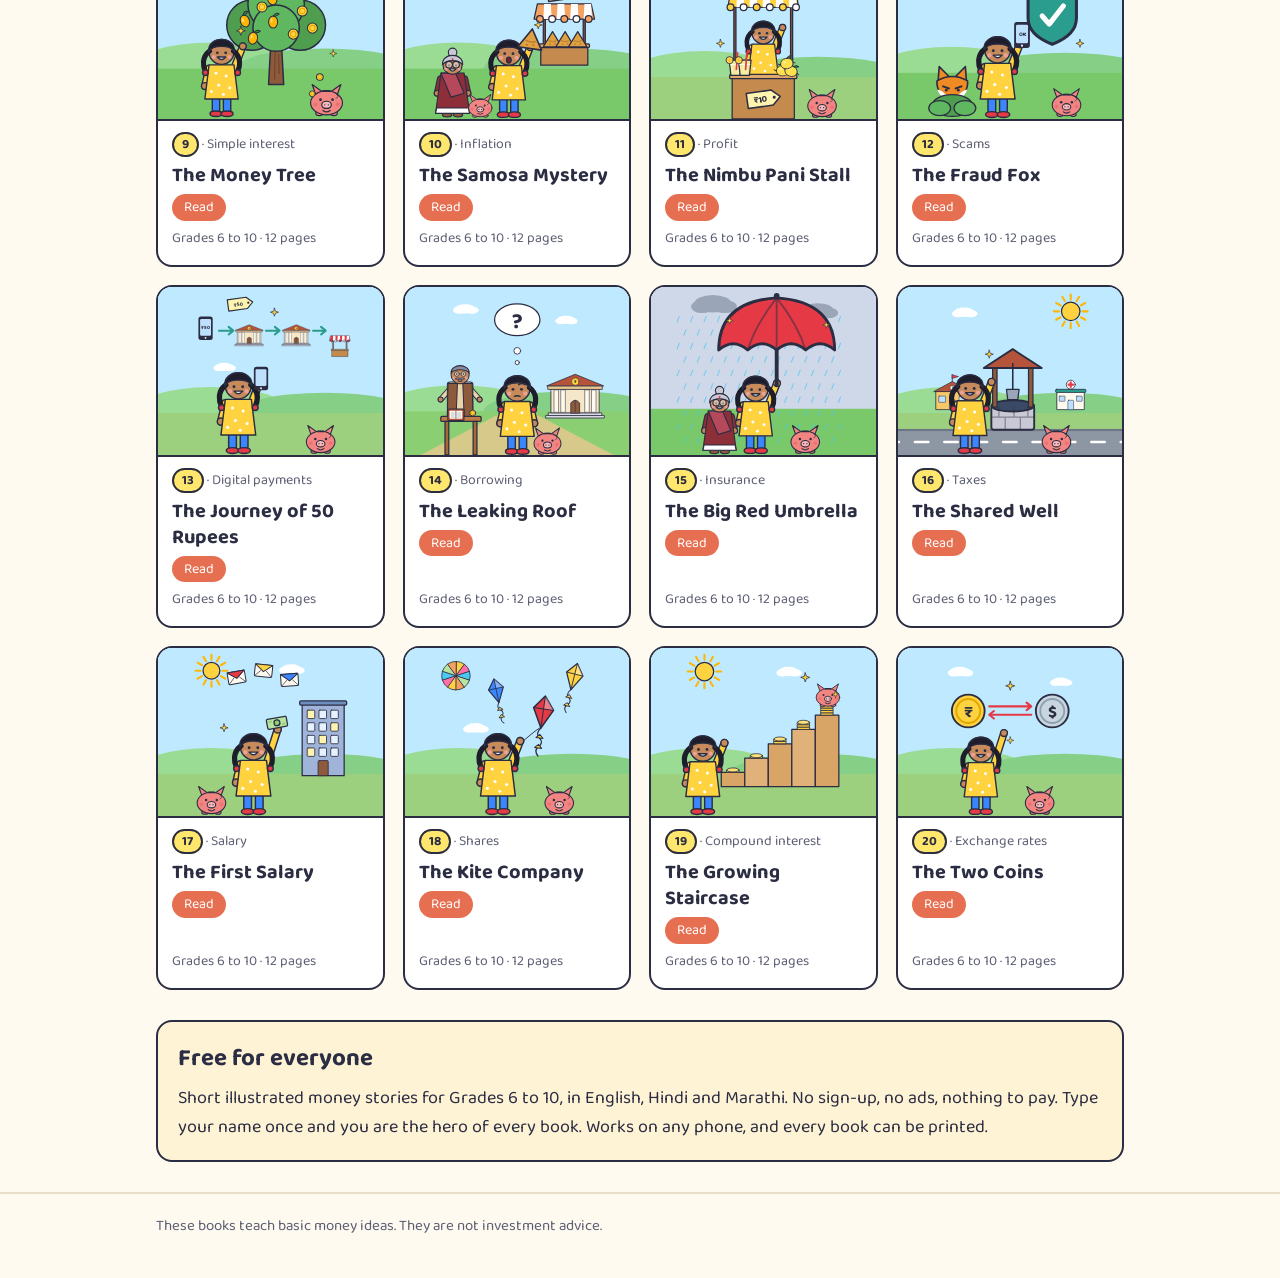
==== commit ab98d23c: "Add files via upload" ====
--- a/index.html
+++ b/index.html
@@ -103,7 +103,7 @@
         ? '<div class="thumb art" style="background:' + Art.sky(b.slug)[0] + '" aria-hidden="true">' + Art.scene(0, hero ? hero.g : "g", b.slug) + "</div>"
         : '<div class="thumb" style="background:' + b.color + '" aria-hidden="true">✏️</div>';
       var inner = thumb +
-        '<div class="body"><span class="tag">' + App.esc(b.topic[lang]) + "</span>" +
+        '<div class="body"><span class="tag"><b class="num">' + (BOOKS.indexOf(b) + 1) + "</b> · " + App.esc(b.topic[lang]) + "</span>" +
         '<span class="name">' + App.esc(title) + "</span>" +
         (live ? '<span class="pill">' + App.esc(t.read) + "</span>" : '<span class="pill grey">' + App.esc(t.soon) + "</span>") +
         '<span class="meta">' + App.esc(t.level) + " · " + App.esc(t.pages) + "</span></div>";
--- a/style.css
+++ b/style.css
@@ -56,6 +56,7 @@
 .card .thumb.art { padding: 0; display: block; }
 .card .body { padding: 12px 14px 16px; display: flex; flex-direction: column; gap: 6px; flex: 1; }
 .card .tag { font-size: 14px; color: var(--muted); }
+.card .tag .num { color: var(--ink); background: #ffe66d; border: 2px solid var(--ink); border-radius: 999px; padding: 0 8px; font-size: 13px; }
 .card .name { font-size: 20px; font-weight: 700; line-height: 1.3; }
 .card .meta { font-size: 14px; color: var(--muted); margin-top: auto; }
 .card.soon { opacity: 0.75; border-style: dashed; }
